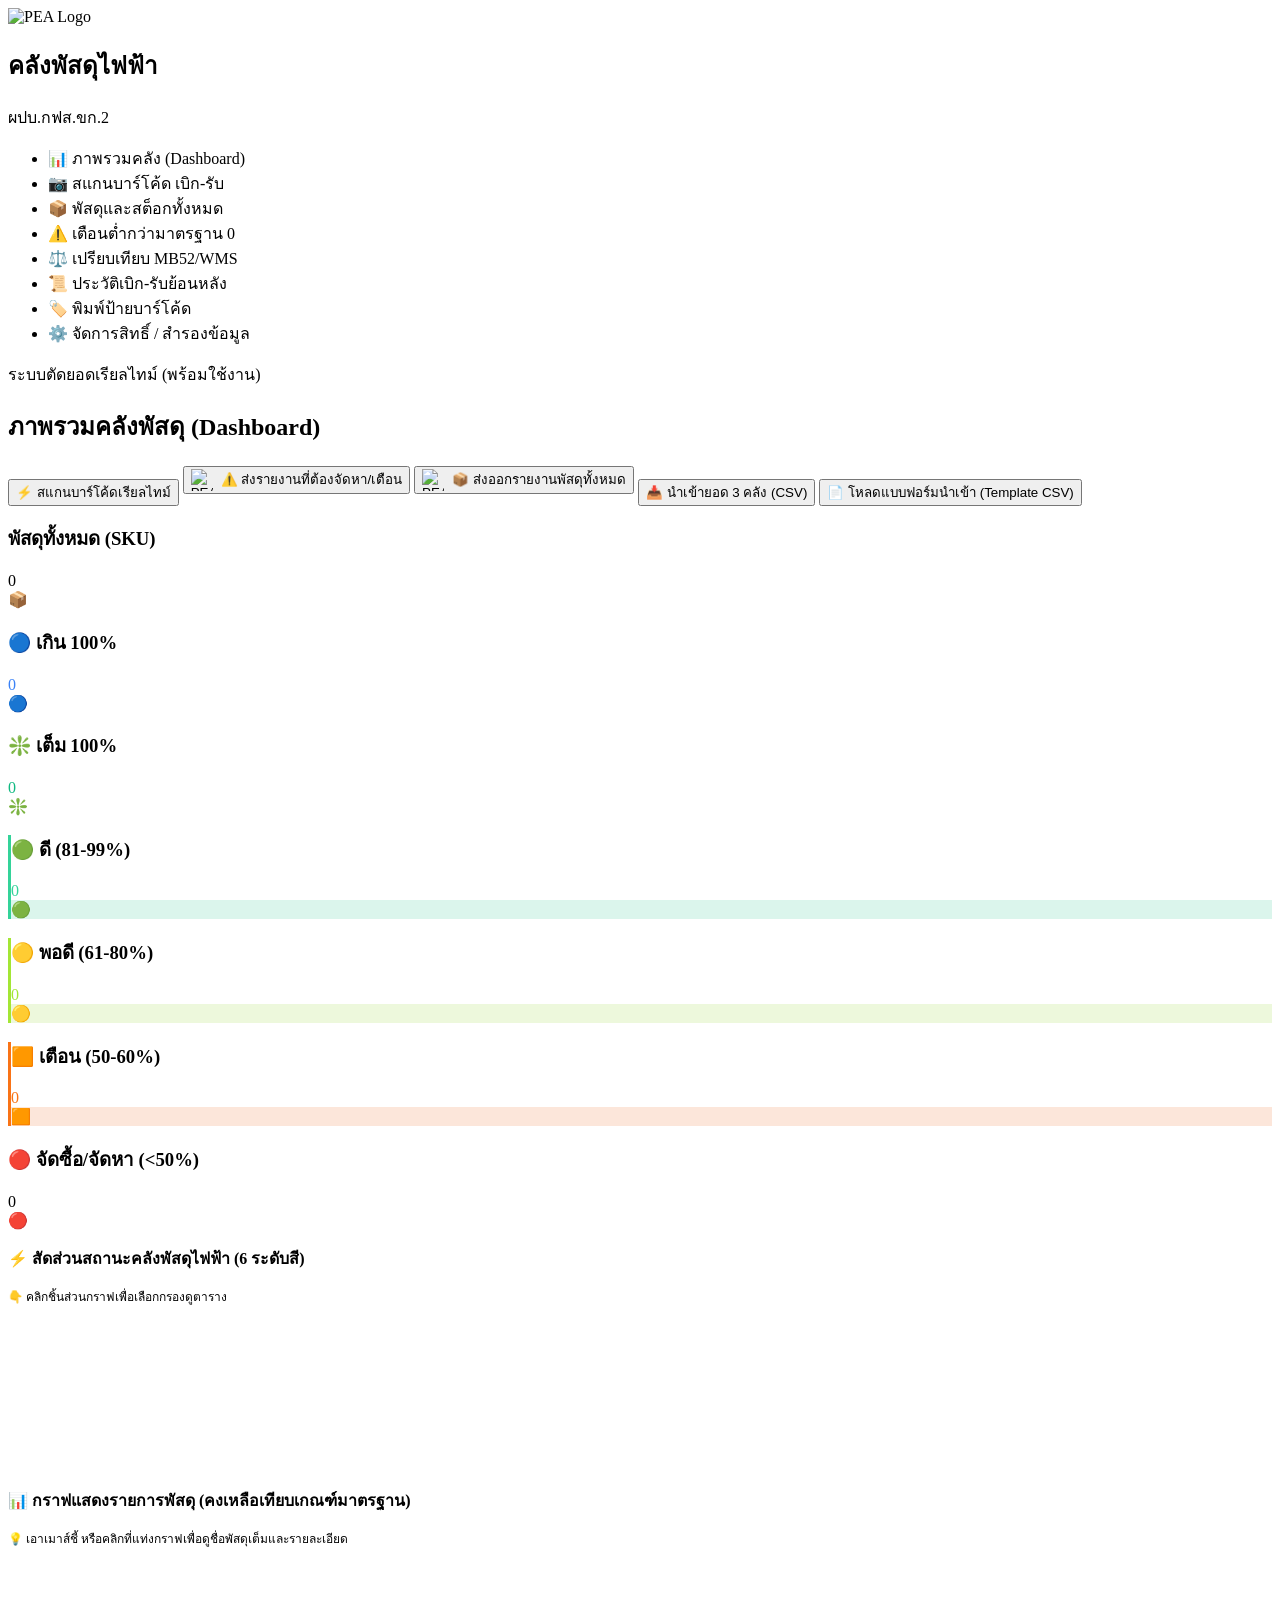
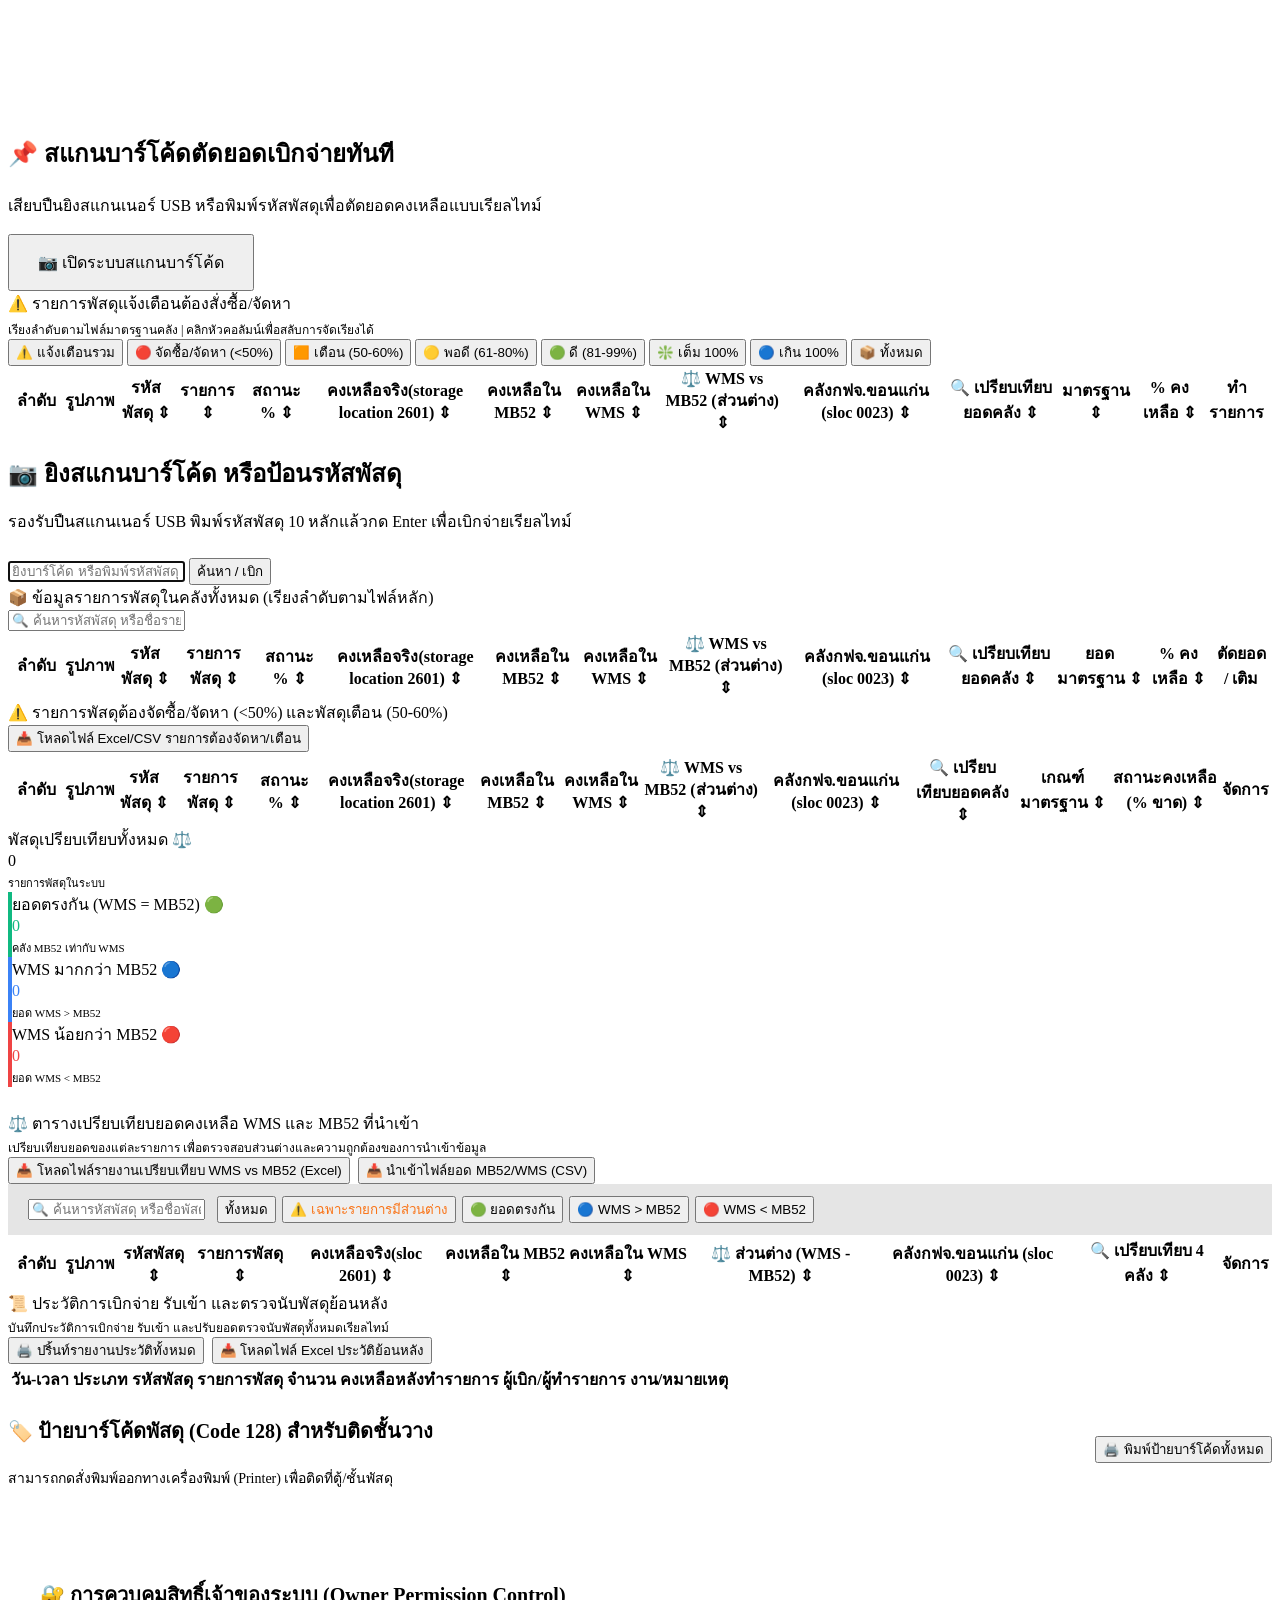
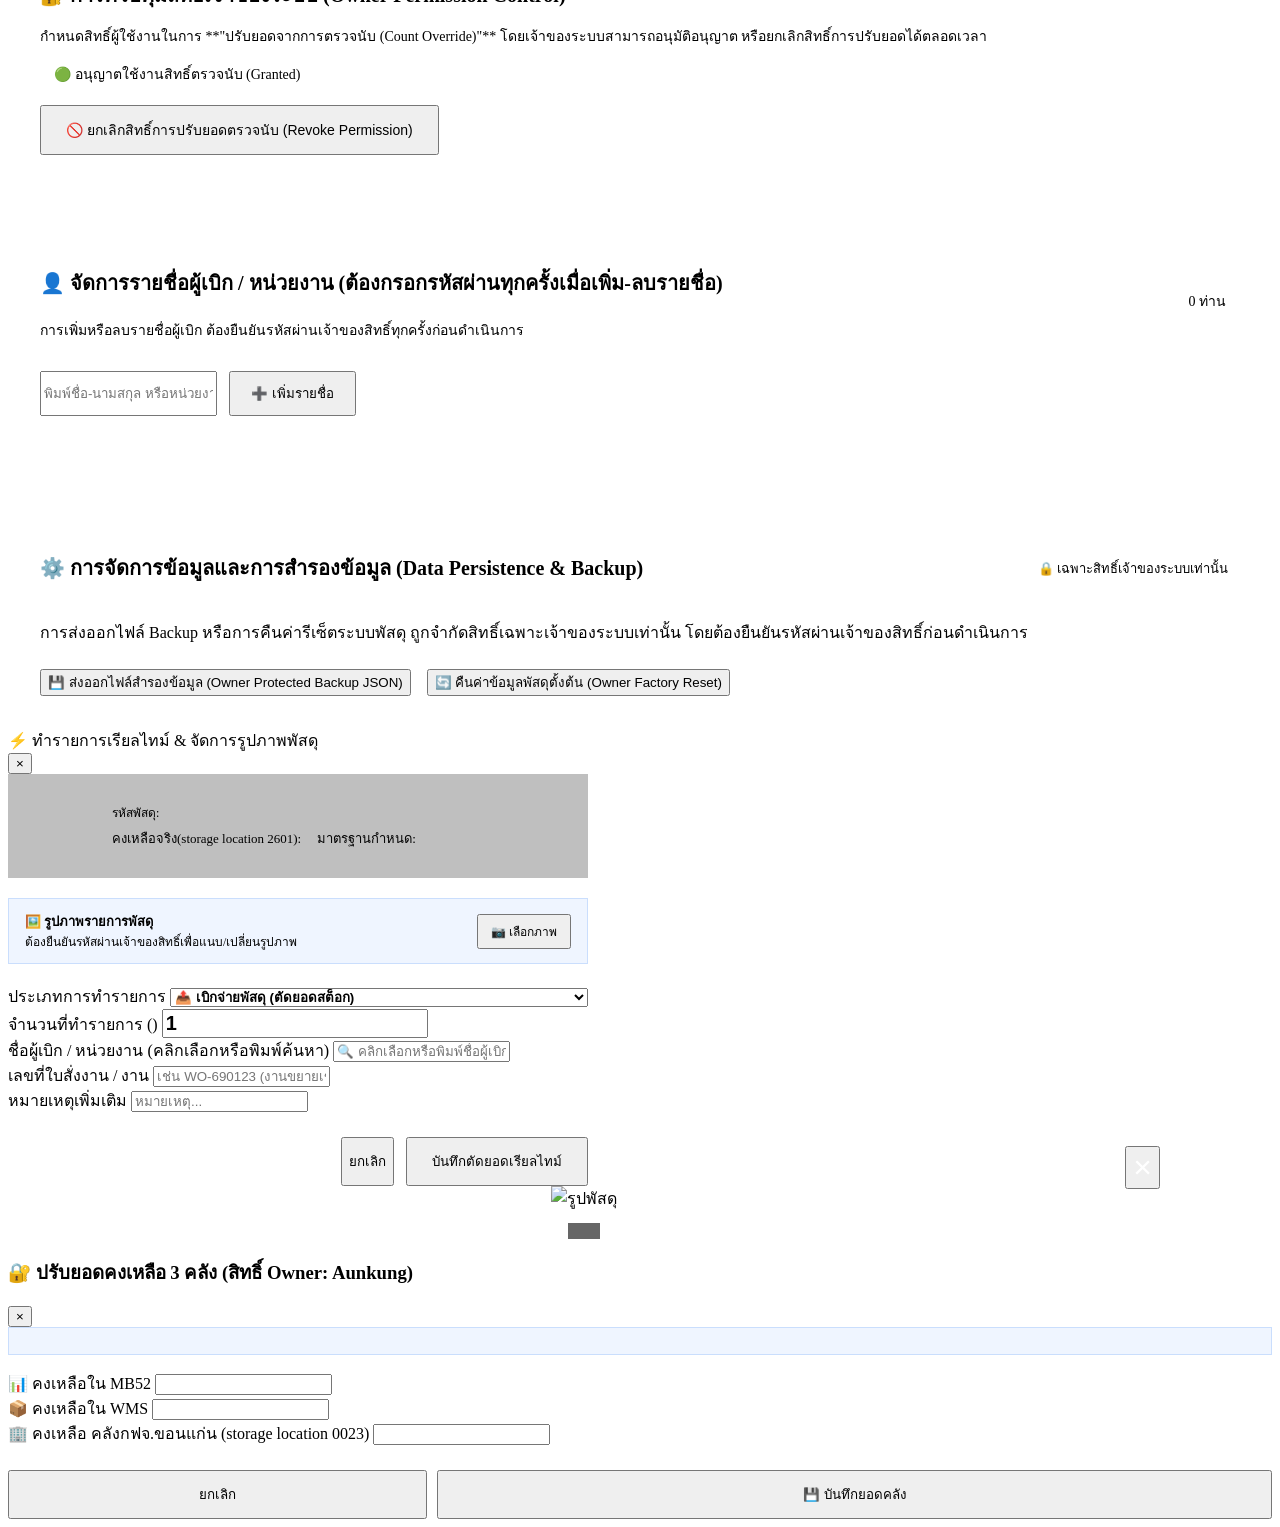
==== index.html @ 2638266e "Add files via upload" ====
<!DOCTYPE html>
<html lang="th">
<head>
    <meta charset="UTF-8">
    <meta name="viewport" content="width=device-width, initial-scale=1.0">
    <title>ระบบตรวจนับคลังพัสดุและการเบิกจ่ายเรียลไทม์ (PEA Warehouse Management System)</title>
    
    <!-- CSS Dependencies -->
    <link rel="stylesheet" href="css/styles.css">
    
    <!-- JS Dependencies (Chart.js & JsBarcode via CDN) -->
    <script src="https://cdn.jsdelivr.net/npm/chart.js"></script>
    <script src="https://cdn.jsdelivr.net/npm/jsbarcode@3.11.5/dist/JsBarcode.all.min.js"></script>
</head>
<body>
    <div class="app-container">
        <!-- Sidebar Navigation -->
        <aside class="sidebar">
            <div class="brand-header">
                <div class="brand-logo">
                    <img src="ภาพอุปกรณ์/pea_logo_designed.svg" alt="PEA Logo" onerror="this.onerror=null; this.src='https://lh3.googleusercontent.com/d/1NlyJ3Hu-nC9CjVQD8YRNjFdaChjF1O44';">
                </div>
                <div class="brand-title">
                    <h1>คลังพัสดุไฟฟ้า</h1>
                    <p>ผปบ.กฟส.ขก.2</p>
                </div>
            </div>

            <ul class="nav-menu">
                <li class="nav-item active" data-tab="dashboard">
                    <span>📊</span> ภาพรวมคลัง (Dashboard)
                </li>
                <li class="nav-item" data-tab="scan">
                    <span>📷</span> สแกนบาร์โค้ด เบิก-รับ
                </li>
                <li class="nav-item" data-tab="stock">
                    <span>📦</span> พัสดุและสต็อกทั้งหมด
                </li>
                <li class="nav-item" data-tab="alerts">
                    <span>⚠️</span> เตือนต่ำกว่ามาตรฐาน
                    <span class="nav-badge" id="navAlertBadge">0</span>
                </li>
                <li class="nav-item" data-tab="comparison">
                    <span>⚖️</span> เปรียบเทียบ MB52/WMS
                </li>
                <li class="nav-item" data-tab="history">
                    <span>📜</span> ประวัติเบิก-รับย้อนหลัง
                </li>
                <li class="nav-item" data-tab="labels">
                    <span>🏷️</span> พิมพ์ป้ายบาร์โค้ด
                </li>
                <li class="nav-item" data-tab="settings">
                    <span>⚙️</span> จัดการสิทธิ์ / สำรองข้อมูล
                </li>
            </ul>

            <div class="sidebar-footer">
                <div class="status-indicator">
                    <div class="dot-online"></div>
                    <span>ระบบตัดยอดเรียลไทม์ (พร้อมใช้งาน)</span>
                </div>
            </div>
        </aside>

        <!-- Main Content View Area -->
        <main class="main-content">
            <!-- Top Action Header Bar -->
            <header class="top-bar">
                <h2 class="page-title" id="currentPageTitle">ภาพรวมคลังพัสดุ (Dashboard)</h2>
                <div class="top-actions">
                    <button class="btn btn-primary" onclick="app.switchTab('scan')">
                        ⚡ สแกนบาร์โค้ดเรียลไทม์
                    </button>
                    <button class="btn btn-warning" onclick="app.exportReorderReport()" style="display: inline-flex; align-items: center; gap: 8px;">
                        <img src="https://lh3.googleusercontent.com/d/1NlyJ3Hu-nC9CjVQD8YRNjFdaChjF1O44" alt="PEA Logo" style="width: 22px; height: 22px; object-fit: contain;"> ⚠️ ส่งรายงานที่ต้องจัดหา/เตือน
                    </button>
                    <button class="btn btn-outline" onclick="app.exportAllItemsReport()" style="display: inline-flex; align-items: center; gap: 8px;">
                        <img src="https://lh3.googleusercontent.com/d/1NlyJ3Hu-nC9CjVQD8YRNjFdaChjF1O44" alt="PEA Logo" style="width: 22px; height: 22px; object-fit: contain;"> 📦 ส่งออกรายงานพัสดุทั้งหมด
                    </button>
                    <button class="btn btn-success" onclick="app.triggerImportLocationQuantities()" style="display: inline-flex; align-items: center; gap: 6px;">
                        📥 นำเข้ายอด 3 คลัง (CSV)
                    </button>
                    <button class="btn btn-outline" onclick="app.downloadBatchImportTemplate()" style="display: inline-flex; align-items: center; gap: 6px;">
                        📄 โหลดแบบฟอร์มนำเข้า (Template CSV)
                    </button>
                    <input type="file" id="locationImportFileInput" accept=".csv, .txt" style="display: none;" onchange="app.handleLocationBatchImport(event)">
                </div>
            </header>

            <!-- PAGE 1: DASHBOARD -->
            <div class="page-container active" id="page-dashboard">
                <!-- Interactive KPI Cards (6 Stock Status Levels) -->
                <div class="stats-grid" style="grid-template-columns: repeat(auto-fit, minmax(160px, 1fr));">
                    <div class="stat-card total" id="kpiCardTotal" title="คลิกเพื่อแสดงพัสดุทั้งหมด">
                        <div class="stat-info">
                            <h3>พัสดุทั้งหมด (SKU)</h3>
                            <div class="stat-value" id="statTotalSKU">0</div>
                        </div>
                        <div class="stat-icon">📦</div>
                    </div>
                    <div class="stat-card info" id="kpiCardOver" title="คลิกเพื่อแสดงรายการเกิน 100%">
                        <div class="stat-info">
                            <h3>🔵 เกิน 100%</h3>
                            <div class="stat-value" id="statOverCount" style="color: #3b82f6;">0</div>
                        </div>
                        <div class="stat-icon">🔵</div>
                    </div>
                    <div class="stat-card normal" id="kpiCardFull" title="คลิกเพื่อแสดงรายการเต็ม 100%">
                        <div class="stat-info">
                            <h3>❇️ เต็ม 100%</h3>
                            <div class="stat-value" id="statFullCount" style="color: #10b981;">0</div>
                        </div>
                        <div class="stat-icon">❇️</div>
                    </div>
                    <div class="stat-card" id="kpiCardGood" title="คลิกเพื่อแสดงรายการดี (81-99%)" style="border-left: 3px solid #34d399;">
                        <div class="stat-info">
                            <h3>🟢 ดี (81-99%)</h3>
                            <div class="stat-value" id="statGoodCount" style="color: #34d399;">0</div>
                        </div>
                        <div class="stat-icon" style="background: rgba(16, 185, 129, 0.15); color: #34d399;">🟢</div>
                    </div>
                    <div class="stat-card" id="kpiCardNormal" title="คลิกเพื่อแสดงรายการพอดี (61-80%)" style="border-left: 3px solid #a3e635;">
                        <div class="stat-info">
                            <h3>🟡 พอดี (61-80%)</h3>
                            <div class="stat-value" id="statNormalCount" style="color: #a3e635;">0</div>
                        </div>
                        <div class="stat-icon" style="background: rgba(132, 204, 22, 0.15); color: #a3e635;">🟡</div>
                    </div>
                    <div class="stat-card warning" id="kpiCardLow" title="คลิกเพื่อแสดงรายการเตือน (50-60%)" style="border-left: 3px solid #f97316;">
                        <div class="stat-info">
                            <h3>🟧 เตือน (50-60%)</h3>
                            <div class="stat-value" id="statLowCount" style="color: #f97316;">0</div>
                        </div>
                        <div class="stat-icon" style="background: rgba(234, 88, 12, 0.15); color: #f97316;">🟧</div>
                    </div>
                    <div class="stat-card danger" id="kpiCardOut" title="คลิกเพื่อแสดงรายการจัดซื้อ/จัดหา (<50%)">
                        <div class="stat-info">
                            <h3>🔴 จัดซื้อ/จัดหา (<50%)</h3>
                            <div class="stat-value" id="statOutOfStock" style="color: var(--danger);">0</div>
                        </div>
                        <div class="stat-icon">🔴</div>
                    </div>
                </div>

                <!-- 📊 INTERACTIVE CHARTS SECTION -->
                <div class="top-charts-grid">
                    <!-- Chart 1: Doughnut Status % -->
                    <div class="chart-card">
                        <div class="chart-header">
                            <div>
                                <h3 style="font-size: 16px; font-weight: 700;">⚡ สัดส่วนสถานะคลังพัสดุไฟฟ้า (6 ระดับสี)</h3>
                                <p style="font-size: 12px; color: var(--text-secondary);">👇 คลิกชิ้นส่วนกราฟเพื่อเลือกกรองดูตาราง</p>
                            </div>
                        </div>
                        <div class="chart-wrapper">
                            <canvas id="stockStatusChart"></canvas>
                        </div>
                    </div>

                    <!-- Chart 2: Bar Chart -->
                    <div class="chart-card">
                        <div class="chart-header">
                            <div>
                                <h3 style="font-size: 16px; font-weight: 700;">📊 กราฟแสดงรายการพัสดุ (คงเหลือเทียบเกณฑ์มาตรฐาน)</h3>
                                <p style="font-size: 12px; color: var(--text-secondary);">💡 เอาเมาส์ชี้ หรือคลิกที่แท่งกราฟเพื่อดูชื่อพัสดุเต็มและรายละเอียด</p>
                            </div>
                            <div id="barChartPageControls" style="display: flex; align-items: center; gap: 8px;">
                                <!-- Dynamic Pagination Controls -->
                            </div>
                        </div>
                        <div class="chart-wrapper">
                            <canvas id="stockComparisonChart"></canvas>
                        </div>
                        <!-- Full Item Name Preview Banner -->
                        <div id="barChartItemPreview"></div>
                    </div>
                </div>

                <!-- Quick Scan Banner -->
                <div class="scan-banner">
                    <div class="scan-banner-info">
                        <h2>📌 สแกนบาร์โค้ดตัดยอดเบิกจ่ายทันที</h2>
                        <p>เสียบปืนยิงสแกนเนอร์ USB หรือพิมพ์รหัสพัสดุเพื่อตัดยอดคงเหลือแบบเรียลไทม์</p>
                    </div>
                    <button class="btn btn-primary" style="padding: 14px 28px; font-size: 16px;" onclick="app.switchTab('scan')">
                        📷 เปิดระบบสแกนบาร์โค้ด
                    </button>
                </div>

                <!-- ⚠️ FILTERED TABLE CARD WITH SORTABLE COLUMNS & SEQUENTIAL INDEX -->
                <div class="table-card">
                    <div class="table-header">
                        <div>
                            <div class="table-title" id="dashboardTableTitle">⚠️ รายการพัสดุแจ้งเตือนต้องสั่งซื้อ/จัดหา</div>
                            <div style="font-size: 12px; color: var(--text-secondary); margin-top: 4px;">เรียงลำดับตามไฟล์มาตรฐานคลัง | คลิกหัวคอลัมน์เพื่อสลับการจัดเรียงได้</div>
                        </div>
                        <div class="filter-pills-bar">
                            <button class="filter-pill active" data-filter="alerts" onclick="app.setDashboardFilter('alerts')">⚠️ แจ้งเตือนรวม</button>
                            <button class="filter-pill" data-filter="out_of_stock" onclick="app.setDashboardFilter('out_of_stock')">🔴 จัดซื้อ/จัดหา (<50%)</button>
                            <button class="filter-pill" data-filter="low" onclick="app.setDashboardFilter('low')">🟧 เตือน (50-60%)</button>
                            <button class="filter-pill" data-filter="normal" onclick="app.setDashboardFilter('normal')">🟡 พอดี (61-80%)</button>
                            <button class="filter-pill" data-filter="good" onclick="app.setDashboardFilter('good')">🟢 ดี (81-99%)</button>
                            <button class="filter-pill" data-filter="full" onclick="app.setDashboardFilter('full')">❇️ เต็ม 100%</button>
                            <button class="filter-pill" data-filter="over" onclick="app.setDashboardFilter('over')">🔵 เกิน 100%</button>
                            <button class="filter-pill" data-filter="all" onclick="app.setDashboardFilter('all')">📦 ทั้งหมด</button>
                        </div>
                    </div>
                    <div class="table-responsive">
                        <table class="data-table">
                            <thead>
                                <tr>
                                    <th style="width: 50px; text-align: center;">ลำดับ</th>
                                    <th>รูปภาพ</th>
                                    <th style="cursor: pointer; user-select: none;" onclick="app.handleSort('code')" title="คลิกเพื่อเรียงตามรหัสพัสดุ">รหัสพัสดุ ⇕</th>
                                    <th style="cursor: pointer; user-select: none;" onclick="app.handleSort('name')" title="คลิกเพื่อเรียงตามชื่อพัสดุ">รายการ ⇕</th>
                                    <th style="cursor: pointer; user-select: none;" onclick="app.handleSort('pct')" title="คลิกเพื่อเรียงตามสถานะ">สถานะ % ⇕</th>
                                    <th style="cursor: pointer; user-select: none;" onclick="app.handleSort('currentQty')" title="คลิกเพื่อเรียงตามคงเหลือ 2601">คงเหลือจริง(storage location 2601) ⇕</th>
                                    <th style="cursor: pointer; user-select: none;" onclick="app.handleSort('mb52Qty')" title="คลิกเพื่อเรียงตาม MB52">คงเหลือใน MB52 ⇕</th>
                                    <th style="cursor: pointer; user-select: none;" onclick="app.handleSort('wmsQty')" title="คลิกเพื่อเรียงตาม WMS">คงเหลือใน WMS ⇕</th>
                                    <th style="cursor: pointer; user-select: none;" onclick="app.handleSort('wmsVsMb52')" title="คลิกเพื่อเรียงตามส่วนต่าง WMS เทียบกับ MB52">⚖️ WMS vs MB52 (ส่วนต่าง) ⇕</th>
                                    <th style="cursor: pointer; user-select: none;" onclick="app.handleSort('kk23Qty')" title="คลิกเพื่อเรียงตามคลัง 0023">คลังกฟจ.ขอนแก่น (sloc 0023) ⇕</th>
                                    <th style="cursor: pointer; user-select: none;" onclick="app.handleSort('comparison')" title="คลิกเพื่อเรียงตามการเปรียบเทียบยอดคลัง">🔍 เปรียบเทียบยอดคลัง ⇕</th>
                                    <th style="cursor: pointer; user-select: none;" onclick="app.handleSort('standard')" title="คลิกเพื่อเรียงตามเกณฑ์มาตรฐาน">มาตรฐาน ⇕</th>
                                    <th style="cursor: pointer; user-select: none;" onclick="app.handleSort('pct')" title="คลิกเพื่อเรียงตาม %">% คงเหลือ ⇕</th>
                                    <th>ทำรายการ</th>
                                </tr>
                            </thead>
                            <tbody id="dashboardAlertsTbody">
                                <!-- Dynamic Filtered Rows -->
                            </tbody>
                        </table>
                    </div>
                </div>
            </div>

            <!-- PAGE 2: SCAN & TRANSACTION -->
            <div class="page-container" id="page-scan">
                <div class="scanner-box">
                    <h2 style="font-size: 24px; margin-bottom: 8px;">📷 ยิงสแกนบาร์โค้ด หรือป้อนรหัสพัสดุ</h2>
                    <p style="color: var(--text-secondary); margin-bottom: 24px;">รองรับปืนสแกนเนอร์ USB พิมพ์รหัสพัสดุ 10 หลักแล้วกด Enter เพื่อเบิกจ่ายเรียลไทม์</p>
                    
                    <div class="scan-input-group">
                        <input type="text" id="barcodeInput" class="scan-input" placeholder="ยิงบาร์โค้ด หรือพิมพ์รหัสพัสดุ 10 หลัก..." autofocus onkeypress="if(event.key==='Enter') app.handleManualScanInput()">
                        <button class="btn btn-primary" onclick="app.handleManualScanInput()">ค้นหา / เบิก</button>
                    </div>
                </div>
            </div>

            <!-- PAGE 3: ALL STOCK LIST -->
            <div class="page-container" id="page-stock">
                <div class="table-card">
                    <div class="table-header">
                        <div class="table-title">📦 ข้อมูลรายการพัสดุในคลังทั้งหมด (เรียงลำดับตามไฟล์หลัก)</div>
                        <div class="search-filter-bar">
                            <input type="text" id="mainSearch" class="search-input" placeholder="🔍 ค้นหารหัสพัสดุ หรือชื่อรายการ...">
                        </div>
                    </div>
                    <div class="table-responsive">
                        <table class="data-table">
                            <thead>
                                <tr>
                                    <th style="width: 50px; text-align: center;">ลำดับ</th>
                                    <th>รูปภาพ</th>
                                    <th style="cursor: pointer; user-select: none;" onclick="app.handleSort('code')">รหัสพัสดุ ⇕</th>
                                    <th style="cursor: pointer; user-select: none;" onclick="app.handleSort('name')">รายการพัสดุ ⇕</th>
                                    <th style="cursor: pointer; user-select: none;" onclick="app.handleSort('pct')">สถานะ % ⇕</th>
                                    <th style="cursor: pointer; user-select: none;" onclick="app.handleSort('currentQty')">คงเหลือจริง(storage location 2601) ⇕</th>
                                    <th style="cursor: pointer; user-select: none;" onclick="app.handleSort('mb52Qty')">คงเหลือใน MB52 ⇕</th>
                                    <th style="cursor: pointer; user-select: none;" onclick="app.handleSort('wmsQty')">คงเหลือใน WMS ⇕</th>
                                    <th style="cursor: pointer; user-select: none;" onclick="app.handleSort('wmsVsMb52')">⚖️ WMS vs MB52 (ส่วนต่าง) ⇕</th>
                                    <th style="cursor: pointer; user-select: none;" onclick="app.handleSort('kk23Qty')">คลังกฟจ.ขอนแก่น (sloc 0023) ⇕</th>
                                    <th style="cursor: pointer; user-select: none;" onclick="app.handleSort('comparison')">🔍 เปรียบเทียบยอดคลัง ⇕</th>
                                    <th style="cursor: pointer; user-select: none;" onclick="app.handleSort('standard')">ยอดมาตรฐาน ⇕</th>
                                    <th style="cursor: pointer; user-select: none;" onclick="app.handleSort('pct')">% คงเหลือ ⇕</th>
                                    <th>ตัดยอด / เติม</th>
                                </tr>
                            </thead>
                            <tbody id="stockTbody">
                                <!-- Dynamic Stock Rows -->
                            </tbody>
                        </table>
                    </div>
                </div>
            </div>

            <!-- PAGE 4: LOW STOCK ALERTS -->
            <div class="page-container" id="page-alerts">
                <div class="table-card">
                    <div class="table-header">
                        <div class="table-title">⚠️ รายการพัสดุต้องจัดซื้อ/จัดหา (<50%) และพัสดุเตือน (50-60%)</div>
                        <button class="btn btn-success" onclick="app.exportReorderReport()">📥 โหลดไฟล์ Excel/CSV รายการต้องจัดหา/เตือน</button>
                    </div>
                    <div class="table-responsive">
                        <table class="data-table">
                            <thead>
                                <tr>
                                    <th style="width: 50px; text-align: center;">ลำดับ</th>
                                    <th>รูปภาพ</th>
                                    <th style="cursor: pointer; user-select: none;" onclick="app.handleSort('code')">รหัสพัสดุ ⇕</th>
                                    <th style="cursor: pointer; user-select: none;" onclick="app.handleSort('name')">รายการพัสดุ ⇕</th>
                                    <th style="cursor: pointer; user-select: none;" onclick="app.handleSort('pct')">สถานะ % ⇕</th>
                                    <th style="cursor: pointer; user-select: none;" onclick="app.handleSort('currentQty')">คงเหลือจริง(storage location 2601) ⇕</th>
                                    <th style="cursor: pointer; user-select: none;" onclick="app.handleSort('mb52Qty')">คงเหลือใน MB52 ⇕</th>
                                    <th style="cursor: pointer; user-select: none;" onclick="app.handleSort('wmsQty')">คงเหลือใน WMS ⇕</th>
                                    <th style="cursor: pointer; user-select: none;" onclick="app.handleSort('wmsVsMb52')">⚖️ WMS vs MB52 (ส่วนต่าง) ⇕</th>
                                    <th style="cursor: pointer; user-select: none;" onclick="app.handleSort('kk23Qty')">คลังกฟจ.ขอนแก่น (sloc 0023) ⇕</th>
                                    <th style="cursor: pointer; user-select: none;" onclick="app.handleSort('comparison')">🔍 เปรียบเทียบยอดคลัง ⇕</th>
                                    <th style="cursor: pointer; user-select: none;" onclick="app.handleSort('standard')">เกณฑ์มาตรฐาน ⇕</th>
                                    <th style="cursor: pointer; user-select: none;" onclick="app.handleSort('pct')">สถานะคงเหลือ (% ขาด) ⇕</th>
                                    <th>จัดการ</th>
                                </tr>
                            </thead>
                            <tbody id="alertsTbody">
                                <!-- Dynamic Alert Rows -->
                            </tbody>
                        </table>
                    </div>
                </div>
            </div>

            <!-- PAGE 4.5: DEDICATED WMS & MB52 COMPARISON TABLE PAGE -->
            <div class="page-container" id="page-comparison">
                <!-- Summary KPI Cards for MB52 vs WMS Comparison -->
                <div class="stats-grid" style="grid-template-columns: repeat(auto-fit, minmax(180px, 1fr)); margin-bottom: 24px;">
                    <div class="stat-card" id="compCardTotal" onclick="app.setCompFilter('all')" style="cursor: pointer; border-left: 4px solid var(--accent-primary);">
                        <div class="stat-header">
                            <span class="stat-title">พัสดุเปรียบเทียบทั้งหมด</span>
                            <span class="stat-icon">⚖️</span>
                        </div>
                        <div class="stat-value" id="compStatTotalSKU">0</div>
                        <div style="font-size: 11px; color: var(--text-secondary); margin-top: 4px;">รายการพัสดุในระบบ</div>
                    </div>
                    <div class="stat-card" id="compCardEqual" onclick="app.setCompFilter('equal')" style="cursor: pointer; border-left: 4px solid #10b981;">
                        <div class="stat-header">
                            <span class="stat-title">ยอดตรงกัน (WMS = MB52)</span>
                            <span class="stat-icon">🟢</span>
                        </div>
                        <div class="stat-value" id="compStatEqualCount" style="color: #10b981;">0</div>
                        <div style="font-size: 11px; color: var(--text-secondary); margin-top: 4px;">คลัง MB52 เท่ากับ WMS</div>
                    </div>
                    <div class="stat-card" id="compCardWmsOver" onclick="app.setCompFilter('wms_over')" style="cursor: pointer; border-left: 4px solid #3b82f6;">
                        <div class="stat-header">
                            <span class="stat-title">WMS มากกว่า MB52</span>
                            <span class="stat-icon">🔵</span>
                        </div>
                        <div class="stat-value" id="compStatWmsOverCount" style="color: #3b82f6;">0</div>
                        <div style="font-size: 11px; color: var(--text-secondary); margin-top: 4px;">ยอด WMS > MB52</div>
                    </div>
                    <div class="stat-card" id="compCardWmsUnder" onclick="app.setCompFilter('wms_under')" style="cursor: pointer; border-left: 4px solid #ef4444;">
                        <div class="stat-header">
                            <span class="stat-title">WMS น้อยกว่า MB52</span>
                            <span class="stat-icon">🔴</span>
                        </div>
                        <div class="stat-value" id="compStatWmsUnderCount" style="color: #ef4444;">0</div>
                        <div style="font-size: 11px; color: var(--text-secondary); margin-top: 4px;">ยอด WMS < MB52</div>
                    </div>
                </div>

                <!-- Comparison Table Card -->
                <div class="table-card">
                    <div class="table-header" style="flex-wrap: wrap; gap: 12px;">
                        <div>
                            <div class="table-title" id="compTableTitle">⚖️ ตารางเปรียบเทียบยอดคงเหลือ WMS และ MB52 ที่นำเข้า</div>
                            <div style="font-size: 12px; color: var(--text-secondary); margin-top: 2px;">เปรียบเทียบยอดของแต่ละรายการ เพื่อตรวจสอบส่วนต่างและความถูกต้องของการนำเข้าข้อมูล</div>
                        </div>
                        <div style="display: flex; gap: 8px; flex-wrap: wrap;">
                            <button class="btn btn-success" onclick="app.exportWmsMb52ComparisonReport()">
                                📥 โหลดไฟล์รายงานเปรียบเทียบ WMS vs MB52 (Excel)
                            </button>
                            <button class="btn btn-outline" onclick="app.triggerImportLocationQuantities()">
                                📥 นำเข้าไฟล์ยอด MB52/WMS (CSV)
                            </button>
                        </div>
                    </div>

                    <!-- Search & Filter Controls -->
                    <div style="padding: 12px 20px; border-bottom: 1px solid var(--border-color); display: flex; gap: 12px; align-items: center; flex-wrap: wrap; background: rgba(0,0,0,0.1);">
                        <input type="text" id="compSearchInput" class="search-input" style="max-width: 320px;" placeholder="🔍 ค้นหารหัสพัสดุ หรือชื่อพัสดุ..." oninput="app.renderComparisonTable()">
                        <div style="display: flex; gap: 6px; flex-wrap: wrap;">
                            <button class="filter-pill active" id="compFilterAll" onclick="app.setCompFilter('all')">ทั้งหมด</button>
                            <button class="filter-pill" id="compFilterDiff" onclick="app.setCompFilter('diff')" style="color: #f97316;">⚠️ เฉพาะรายการมีส่วนต่าง</button>
                            <button class="filter-pill" id="compFilterEqual" onclick="app.setCompFilter('equal')">🟢 ยอดตรงกัน</button>
                            <button class="filter-pill" id="compFilterWmsOver" onclick="app.setCompFilter('wms_over')">🔵 WMS > MB52</button>
                            <button class="filter-pill" id="compFilterWmsUnder" onclick="app.setCompFilter('wms_under')">🔴 WMS < MB52</button>
                        </div>
                    </div>

                    <div class="table-responsive">
                        <table class="data-table">
                            <thead>
                                <tr>
                                    <th style="width: 50px; text-align: center;">ลำดับ</th>
                                    <th>รูปภาพ</th>
                                    <th style="cursor: pointer; user-select: none;" onclick="app.handleSort('code')">รหัสพัสดุ ⇕</th>
                                    <th style="cursor: pointer; user-select: none;" onclick="app.handleSort('name')">รายการพัสดุ ⇕</th>
                                    <th style="cursor: pointer; user-select: none;" onclick="app.handleSort('currentQty')">คงเหลือจริง(sloc 2601) ⇕</th>
                                    <th style="cursor: pointer; user-select: none;" onclick="app.handleSort('mb52Qty')" style="background: rgba(147, 51, 234, 0.1);">คงเหลือใน MB52 ⇕</th>
                                    <th style="cursor: pointer; user-select: none;" onclick="app.handleSort('wmsQty')" style="background: rgba(59, 130, 246, 0.1);">คงเหลือใน WMS ⇕</th>
                                    <th style="cursor: pointer; user-select: none;" onclick="app.handleSort('wmsVsMb52')">⚖️ ส่วนต่าง (WMS - MB52) ⇕</th>
                                    <th style="cursor: pointer; user-select: none;" onclick="app.handleSort('kk23Qty')">คลังกฟจ.ขอนแก่น (sloc 0023) ⇕</th>
                                    <th style="cursor: pointer; user-select: none;" onclick="app.handleSort('comparison')">🔍 เปรียบเทียบ 4 คลัง ⇕</th>
                                    <th>จัดการ</th>
                                </tr>
                            </thead>
                            <tbody id="comparisonTbody">
                                <!-- Dynamic Comparison Rows -->
                            </tbody>
                        </table>
                    </div>
                </div>
            </div>

            <!-- PAGE 5: HISTORY LOGS -->
            <div class="page-container" id="page-history">
                <div class="table-card">
                    <div class="table-header" style="flex-wrap: wrap; gap: 12px;">
                        <div>
                            <div class="table-title">📜 ประวัติการเบิกจ่าย รับเข้า และตรวจนับพัสดุย้อนหลัง</div>
                            <div style="font-size: 12px; color: var(--text-secondary); margin-top: 2px;">บันทึกประวัติการเบิกจ่าย รับเข้า และปรับยอดตรวจนับพัสดุทั้งหมดเรียลไทม์</div>
                        </div>
                        <div style="display: flex; gap: 8px; flex-wrap: wrap;">
                            <button class="btn btn-primary" onclick="app.printHistoryLog()" style="display: inline-flex; align-items: center; gap: 6px;">
                                🖨️ ปริ้นท์รายงานประวัติทั้งหมด
                            </button>
                            <button class="btn btn-success" onclick="app.exportHistoryLogToExcel()" style="display: inline-flex; align-items: center; gap: 6px;">
                                📥 โหลดไฟล์ Excel ประวัติย้อนหลัง
                            </button>
                        </div>
                    </div>
                    <div class="table-responsive">
                        <table class="data-table">
                            <thead>
                                <tr>
                                    <th>วัน-เวลา</th>
                                    <th>ประเภท</th>
                                    <th>รหัสพัสดุ</th>
                                    <th>รายการพัสดุ</th>
                                    <th>จำนวน</th>
                                    <th>คงเหลือหลังทำรายการ</th>
                                    <th>ผู้เบิก/ผู้ทำรายการ</th>
                                    <th>งาน/หมายเหตุ</th>
                                </tr>
                            </thead>
                            <tbody id="historyTbody">
                                <!-- Dynamic History Rows -->
                            </tbody>
                        </table>
                    </div>
                </div>
            </div>

            <!-- PAGE 6: BARCODE LABELS PRINT -->
            <div class="page-container" id="page-labels">
                <div style="display: flex; justify-content: space-between; align-items: center; margin-bottom: 24px;">
                    <div>
                        <h3 style="font-size: 20px;">🏷️ ป้ายบาร์โค้ดพัสดุ (Code 128) สำหรับติดชั้นวาง</h3>
                        <p style="color: var(--text-secondary); font-size: 14px;">สามารถกดสั่งพิมพ์ออกทางเครื่องพิมพ์ (Printer) เพื่อติดที่ตู้/ชั้นพัสดุ</p>
                    </div>
                    <button class="btn btn-primary" onclick="window.print()">🖨️ พิมพ์ป้ายบาร์โค้ดทั้งหมด</button>
                </div>
                
                <div class="barcode-labels-grid" id="barcodeLabelsContainer">
                    <!-- Dynamic Barcode Labels -->
                </div>
            </div>

            <!-- PAGE 7: SETTINGS, OWNER PERMISSION, REQUESTERS MANAGEMENT & BACKUP -->
            <div class="page-container" id="page-settings">
                <!-- OWNER PERMISSION CONTROL CARD -->
                <div class="table-card" style="padding: 32px; margin-bottom: 28px; border-left: 4px solid var(--accent-primary);">
                    <div style="display: flex; justify-content: space-between; align-items: flex-start; gap: 20px; flex-wrap: wrap;">
                        <div>
                            <h3 style="font-size: 20px; margin-bottom: 6px;">🔐 การควบคุมสิทธิ์เจ้าของระบบ (Owner Permission Control)</h3>
                            <p style="color: var(--text-secondary); font-size: 14px; margin-bottom: 16px;">
                                กำหนดสิทธิ์ผู้ใช้งานในการ **"ปรับยอดจากการตรวจนับ (Count Override)"** โดยเจ้าของระบบสามารถอนุมัติอนุญาต หรือยกเลิกสิทธิ์การปรับยอดได้ตลอดเวลา
                            </p>
                            <div>
                                <span id="permStatusBadge" class="badge badge-success" style="font-size: 14px; padding: 6px 14px;">
                                    🟢 อนุญาตใช้งานสิทธิ์ตรวจนับ (Granted)
                                </span>
                            </div>
                        </div>
                        <div>
                            <button id="permToggleBtn" class="btn btn-danger" style="padding: 12px 24px; font-size: 14px;" onclick="app.toggleAuditPermission()">
                                🚫 ยกเลิกสิทธิ์การปรับยอดตรวจนับ (Revoke Permission)
                            </button>
                        </div>
                    </div>
                </div>

                <!-- 👤 REQUESTERS PERSONNEL MANAGEMENT CARD -->
                <div class="table-card" style="padding: 32px; margin-bottom: 28px; border-left: 4px solid var(--success);">
                    <div style="display: flex; justify-content: space-between; align-items: center; margin-bottom: 16px; flex-wrap: wrap; gap: 12px;">
                        <div>
                            <h3 style="font-size: 20px;">👤 จัดการรายชื่อผู้เบิก / หน่วยงาน (ต้องกรอกรหัสผ่านทุกครั้งเมื่อเพิ่ม-ลบรายชื่อ)</h3>
                            <p style="color: var(--text-secondary); font-size: 14px; margin-top: 2px;">
                                การเพิ่มหรือลบรายชื่อผู้เบิก ต้องยืนยันรหัสผ่านเจ้าของสิทธิ์ทุกครั้งก่อนดำเนินการ
                            </p>
                        </div>
                        <div style="display: flex; gap: 10px; align-items: center;">
                            <span id="requestersCountBadge" class="badge badge-info" style="font-size: 14px; padding: 6px 14px;">0 ท่าน</span>
                        </div>
                    </div>

                    <div style="display: flex; gap: 12px; margin-bottom: 24px; max-width: 500px;">
                        <input type="text" id="newRequesterInput" class="form-control" placeholder="พิมพ์ชื่อ-นามสกุล หรือหน่วยงานใหม่..." onkeypress="if(event.key==='Enter') app.handleAddRequester()">
                        <button class="btn btn-success" style="white-space: nowrap; padding: 10px 20px;" onclick="app.handleAddRequester()">
                            ➕ เพิ่มรายชื่อ
                        </button>
                    </div>

                    <div id="requestersListContainer" style="display: grid; grid-template-columns: repeat(auto-fill, minmax(280px, 1fr)); gap: 12px; max-height: 400px; overflow-y: auto; padding-right: 6px;">
                        <!-- Dynamic Personnel Cards -->
                    </div>
                </div>

                <!-- DATA BACKUP & RESET CARD (RESTRICTED STRICTLY TO OWNER WITH PIN VERIFICATION) -->
                <div class="table-card" style="padding: 32px; border-left: 4px solid var(--danger);">
                    <div style="display: flex; justify-content: space-between; align-items: center; margin-bottom: 12px; flex-wrap: wrap; gap: 12px;">
                        <h3 style="font-size: 20px;">⚙️ การจัดการข้อมูลและการสำรองข้อมูล (Data Persistence & Backup)</h3>
                        <span class="badge badge-danger" style="font-size: 13px; padding: 6px 12px;">🔒 เฉพาะสิทธิ์เจ้าของระบบเท่านั้น</span>
                    </div>
                    <p style="color: var(--text-secondary); margin-bottom: 24px;">
                        การส่งออกไฟล์ Backup หรือการคืนค่ารีเซ็ตระบบพัสดุ ถูกจำกัดสิทธิ์เฉพาะเจ้าของระบบเท่านั้น โดยต้องยืนยันรหัสผ่านเจ้าของสิทธิ์ก่อนดำเนินการ
                    </p>
                    
                    <div style="display: flex; gap: 16px; flex-wrap: wrap;">
                        <button class="btn btn-primary" onclick="app.exportBackupData()">
                            💾 ส่งออกไฟล์สำรองข้อมูล (Owner Protected Backup JSON)
                        </button>
                        <button class="btn btn-danger" onclick="app.resetSystemData()">
                            🔄 คืนค่าข้อมูลพัสดุตั้งต้น (Owner Factory Reset)
                        </button>
                    </div>
                </div>
            </div>
        </main>
    </div>

    <!-- REAL-TIME TRANSACTION & OWNER PROTECTED PHOTO UPLOAD MODAL -->
    <div class="modal-overlay" id="txModal">
        <div class="modal-card" style="max-width: 580px;">
            <div class="modal-header">
                <div class="modal-title">⚡ ทำรายการเรียลไทม์ & จัดการรูปภาพพัสดุ</div>
                <button class="close-btn close-modal-btn">&times;</button>
            </div>
            
            <div style="background: rgba(0, 0, 0, 0.25); border-radius: var(--radius-md); padding: 16px; margin-bottom: 20px; display: flex; gap: 16px; align-items: center;">
                <div id="modalItemImageContainer" class="item-thumb-container" style="width: 72px; height: 72px; font-size: 32px;" title="คลิกเพื่อดูรูปภาพขนาดใหญ่ หรือแก้ไข">
                    <!-- Dynamic Modal Thumbnail -->
                </div>
                <div style="flex: 1;">
                    <div style="font-size: 12px; color: var(--text-secondary);">รหัสพัสดุ: <span id="modalItemCode" style="font-family: monospace; font-weight: 700; color: var(--accent-primary);"></span></div>
                    <div style="font-size: 16px; font-weight: 700; margin: 4px 0;" id="modalItemName"></div>
                    <div style="display: flex; gap: 16px; margin-top: 6px; font-size: 13px;">
                        <div>คงเหลือจริง(storage location 2601): <strong id="modalCurrentQty" style="color: var(--success);"></strong></div>
                        <div>มาตรฐานกำหนด: <strong id="modalStandardQty" style="color: var(--text-secondary);"></strong></div>
                    </div>
                </div>
            </div>

            <!-- Item Photo Management Section (Owner Protected: Aunkung) -->
            <div style="background: rgba(59, 130, 246, 0.08); border: 1px solid rgba(59, 130, 246, 0.2); border-radius: var(--radius-md); padding: 12px 16px; margin-bottom: 20px; display: flex; align-items: center; justify-content: space-between; gap: 12px;">
                <div>
                    <div style="font-size: 13px; font-weight: 700; color: var(--accent-primary);">🖼️ รูปภาพรายการพัสดุ</div>
                    <div style="font-size: 12px; color: var(--text-secondary);">ต้องยืนยันรหัสผ่านเจ้าของสิทธิ์เพื่อแนบ/เปลี่ยนรูปภาพ</div>
                </div>
                <div style="display: flex; gap: 8px;">
                    <button type="button" class="btn btn-outline" style="padding: 6px 12px; font-size: 12px;" onclick="app.triggerItemPhotoUpload()">
                        📷 เลือกภาพ
                    </button>
                    <input type="file" id="itemFileInput" accept="image/*" style="display: none;" onchange="app.handleItemPhotoUpload(event)">
                </div>
            </div>

            <form id="txForm">
                <input type="hidden" id="txCode">
                <div class="form-group">
                    <label class="form-label">ประเภทการทำรายการ</label>
                    <select id="txType" class="form-control" style="font-weight: 700;">
                        <option value="dispense">📤 เบิกจ่ายพัสดุ (ตัดยอดสต็อก)</option>
                        <option value="receive">📥 รับเข้า / เติมพัสดุ (เพิ่มยอดสต็อก)</option>
                        <option value="audit">📋 ปรับยอดจากการตรวจนับ (สิทธิ์ Owner: ต้องกรอกรหัสผ่านทุกครั้ง)</option>
                    </select>
                </div>

                <div class="form-group">
                    <label class="form-label">จำนวนที่ทำรายการ (<span id="txQtyUnit"></span>)</label>
                    <input type="number" id="txQty" class="form-control" min="1" value="1" required style="font-size: 20px; font-weight: 700;">
                </div>

                <!-- PRESET & DYNAMIC REQUESTERS AUTOCOMPLETE DATALIST -->
                <div class="form-group">
                    <label class="form-label">ชื่อผู้เบิก / หน่วยงาน (คลิกเลือกหรือพิมพ์ค้นหา)</label>
                    <input type="text" id="txRequester" list="requestersDatalist" class="form-control" placeholder="🔍 คลิกเลือกหรือพิมพ์ชื่อผู้เบิก..." autocomplete="off" required>
                    <datalist id="requestersDatalist">
                        <!-- Dynamic options generated from app.js -->
                    </datalist>
                </div>

                <div class="form-group">
                    <label class="form-label">เลขที่ใบสั่งงาน / งาน</label>
                    <input type="text" id="txWorkOrder" class="form-control" placeholder="เช่น WO-690123 (งานขยายเขตสาย 22kV)">
                </div>

                <div class="form-group">
                    <label class="form-label">หมายเหตุเพิ่มเติม</label>
                    <input type="text" id="txNote" class="form-control" placeholder="หมายเหตุ...">
                </div>

                <div style="display: flex; gap: 12px; justify-content: flex-end; margin-top: 24px;">
                    <button type="button" class="btn btn-outline close-modal-btn">ยกเลิก</button>
                    <button type="submit" class="btn btn-primary" style="padding: 12px 24px;">บันทึกตัดยอดเรียลไทม์</button>
                </div>
            </form>
        </div>
    </div>

    <!-- FULL-SIZE IMAGE VIEWER MODAL -->
    <div class="modal-overlay" id="imageViewerModal" style="z-index: 10000;" onclick="app.closeImageViewerModal()">
        <div style="position: relative; max-width: 90vw; max-height: 90vh; display: flex; flex-direction: column; align-items: center;" onclick="event.stopPropagation()">
            <button class="close-btn" style="position: absolute; top: -40px; right: 0; color: #ffffff; font-size: 32px;" onclick="app.closeImageViewerModal()">&times;</button>
            <img id="imageViewerImg" class="image-preview-modal-content" src="" alt="รูปพัสดุ">
            <div id="imageViewerCaption" style="margin-top: 12px; font-size: 15px; font-weight: 600; color: #ffffff; background: rgba(0,0,0,0.6); padding: 8px 16px; border-radius: var(--radius-md);"></div>
        </div>
    </div>

    <!-- MODAL FOR EDITING 3 STORAGE LOCATION QUANTITIES (OWNER PROTECTED: Aunkung) -->
    <div class="modal-overlay" id="locationModal">
        <div class="modal-card">
            <div class="modal-header">
                <h3 class="modal-title">🔐 ปรับยอดคงเหลือ 3 คลัง (สิทธิ์ Owner: Aunkung)</h3>
                <button class="close-modal-btn">&times;</button>
            </div>
            <div class="modal-body">
                <div style="background: rgba(59, 130, 246, 0.08); border: 1px solid rgba(59, 130, 246, 0.2); border-radius: var(--radius-md); padding: 12px 16px; margin-bottom: 16px;">
                    <div style="font-size: 12px; color: var(--accent-primary); font-weight: 700; font-family: monospace;" id="locModalCode"></div>
                    <div style="font-size: 15px; font-weight: 700; color: var(--text-primary); margin-top: 2px;" id="locModalName"></div>
                </div>
                <form id="locationForm" onsubmit="event.preventDefault(); app.handleSaveLocationQuantities();">
                    <input type="hidden" id="locCode">
                    <div class="form-group">
                        <label class="form-label">📊 คงเหลือใน MB52</label>
                        <input type="number" id="locMb52Qty" class="form-control" min="0" required>
                    </div>
                    <div class="form-group">
                        <label class="form-label">📦 คงเหลือใน WMS</label>
                        <input type="number" id="locWmsQty" class="form-control" min="0" required>
                    </div>
                    <div class="form-group">
                        <label class="form-label">🏢 คงเหลือ คลังกฟจ.ขอนแก่น (storage location 0023)</label>
                        <input type="number" id="locKk23Qty" class="form-control" min="0" required>
                    </div>
                    <div style="display: flex; gap: 10px; margin-top: 24px;">
                        <button type="button" class="btn btn-outline close-modal-btn" style="flex: 1;">ยกเลิก</button>
                        <button type="submit" class="btn btn-primary" style="flex: 2; padding: 12px;">💾 บันทึกยอดคลัง</button>
                    </div>
                </form>
            </div>
        </div>
    </div>

    <!-- App Scripts -->
    <script src="js/data.js"></script>
    <script src="js/barcode.js"></script>
    <script src="js/app.js"></script>
</body>
</html>
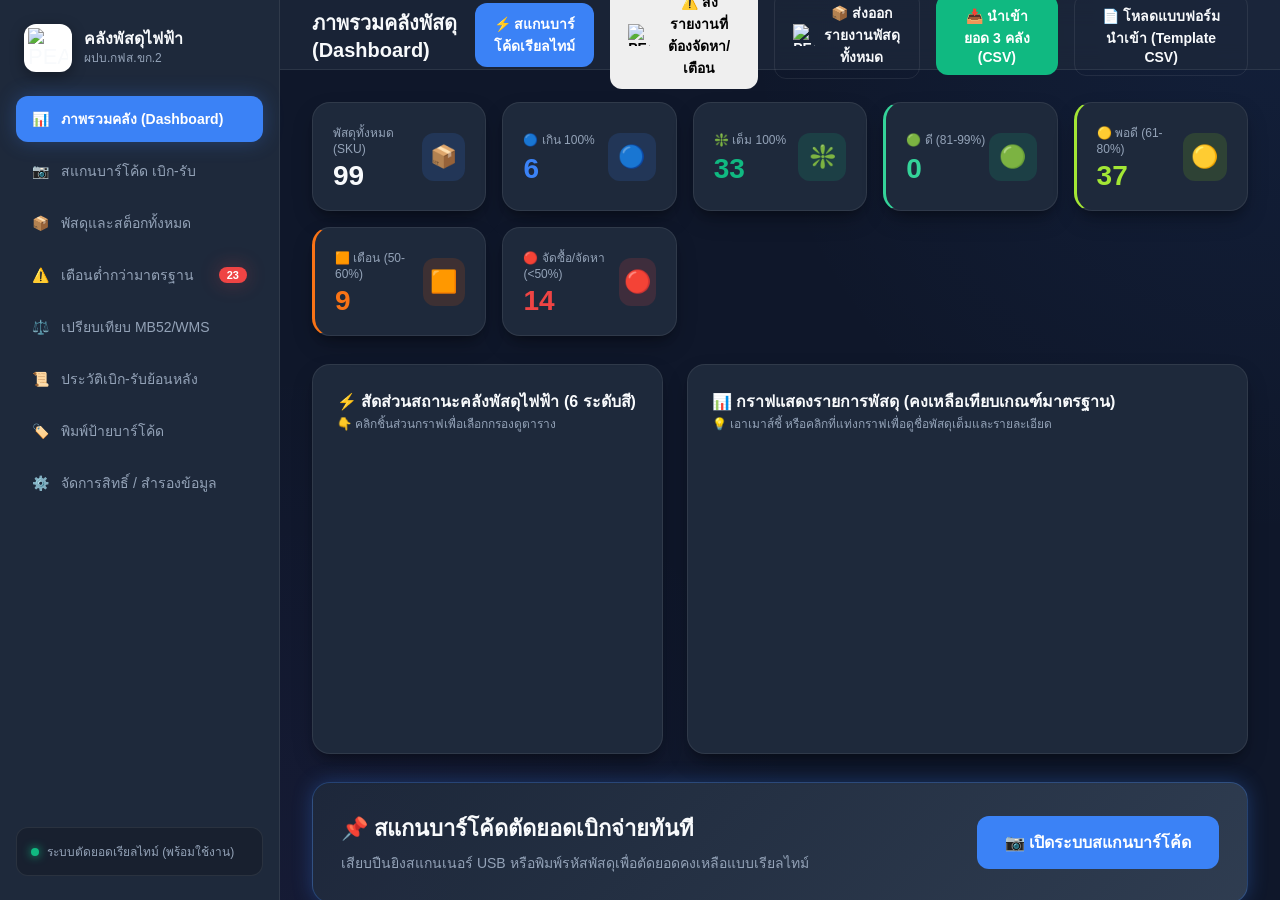
==== commit 52483d23: "Add files via upload" ====
--- a/index.html
+++ b/index.html
@@ -8,9 +8,10 @@
     <!-- CSS Dependencies -->
     <link rel="stylesheet" href="css/styles.css">
     
-    <!-- JS Dependencies (Chart.js & JsBarcode via CDN) -->
+    <!-- JS Dependencies (Chart.js, JsBarcode & Html5Qrcode Camera Scanner via CDN) -->
     <script src="https://cdn.jsdelivr.net/npm/chart.js"></script>
     <script src="https://cdn.jsdelivr.net/npm/jsbarcode@3.11.5/dist/JsBarcode.all.min.js"></script>
+    <script src="https://unpkg.com/html5-qrcode@2.3.8/html5-qrcode.min.js"></script>
 </head>
 <body>
     <div class="app-container">
@@ -235,13 +236,38 @@
 
             <!-- PAGE 2: SCAN & TRANSACTION -->
             <div class="page-container" id="page-scan">
-                <div class="scanner-box">
+                <div class="scanner-box" style="max-width: 600px; margin: 0 auto;">
                     <h2 style="font-size: 24px; margin-bottom: 8px;">📷 ยิงสแกนบาร์โค้ด หรือป้อนรหัสพัสดุ</h2>
-                    <p style="color: var(--text-secondary); margin-bottom: 24px;">รองรับปืนสแกนเนอร์ USB พิมพ์รหัสพัสดุ 10 หลักแล้วกด Enter เพื่อเบิกจ่ายเรียลไทม์</p>
+                    <p style="color: var(--text-secondary); margin-bottom: 20px;">รองรับทั้งสแกนเนอร์ USB, พิมพ์รหัสพัสดุ และ **ใช้กล้องถ่ายรูปสแกนบาร์โค้ดบนโทรศัพท์มือถือ**</p>
                     
-                    <div class="scan-input-group">
-                        <input type="text" id="barcodeInput" class="scan-input" placeholder="ยิงบาร์โค้ด หรือพิมพ์รหัสพัสดุ 10 หลัก..." autofocus onkeypress="if(event.key==='Enter') app.handleManualScanInput()">
+                    <!-- Manual / USB Scanner Input -->
+                    <div class="scan-input-group" style="margin-bottom: 20px;">
+                        <input type="text" id="barcodeInput" class="scan-input" placeholder="ยิงบาร์โค้ด หรือพิมพ์รหัสพัสดุ..." autofocus onkeypress="if(event.key==='Enter') app.handleManualScanInput()">
                         <button class="btn btn-primary" onclick="app.handleManualScanInput()">ค้นหา / เบิก</button>
+                    </div>
+
+                    <!-- Mobile Camera Scanner Controls -->
+                    <div style="border-top: 1px solid var(--border-color); padding-top: 20px; text-align: center;">
+                        <h4 style="font-size: 15px; color: var(--accent-primary); margin-bottom: 12px;">📱 ระบบสแกนด้วยกล้องมือถือ / เว็บแคม</h4>
+                        <div style="display: flex; gap: 8px; justify-content: center; flex-wrap: wrap; margin-bottom: 16px;">
+                            <button id="btnStartCamera" class="btn btn-success" onclick="app.startCameraScanner()" style="padding: 10px 20px; font-weight: bold;">
+                                📷 เปิดกล้องสแกนบาร์โค้ด
+                            </button>
+                            <button id="btnStopCamera" class="btn btn-outline" onclick="app.stopCameraScanner()" style="display: none; padding: 10px 16px; color: #ef4444; border-color: #ef4444;">
+                                ⏹️ ปิดกล้อง
+                            </button>
+                            <button id="btnSwitchCamera" class="btn btn-outline" onclick="app.switchCameraFacingMode()" style="display: none; padding: 10px 16px;">
+                                🔄 สลับกล้อง (หน้า/หลัง)
+                            </button>
+                        </div>
+
+                        <!-- Camera Viewfinder Box -->
+                        <div id="cameraScannerContainer" style="display: none; position: relative; width: 100%; max-width: 480px; margin: 0 auto; border-radius: 12px; overflow: hidden; border: 3px solid var(--accent-primary); background: #000; box-shadow: 0 10px 25px rgba(0,0,0,0.5);">
+                            <div id="cameraScannerView" style="width: 100%;"></div>
+                            <div id="cameraScanStatus" style="position: absolute; bottom: 10px; left: 0; right: 0; background: rgba(15, 23, 42, 0.85); color: #34d399; font-size: 12px; padding: 6px 12px; font-weight: 600; text-align: center; z-index: 10;">
+                                🎯 กำลังส่องบาร์โค้ด... กรุณาส่องบาร์โค้ดให้อยู่ในกรอบ
+                            </div>
+                        </div>
                     </div>
                 </div>
             </div>
@@ -528,6 +554,9 @@
                         <button class="btn btn-primary" onclick="app.exportBackupData()">
                             💾 ส่งออกไฟล์สำรองข้อมูล (Owner Protected Backup JSON)
                         </button>
+                        <button class="btn btn-warning" style="background: #f59e0b; color: #ffffff;" onclick="app.resetAllItemPhotos()">
+                            🖼️ รีเซตรูปภาพพัสดุทั้งหมดกลับเป็นค่าเริ่มต้น (Reset Photos)
+                        </button>
                         <button class="btn btn-danger" onclick="app.resetSystemData()">
                             🔄 คืนค่าข้อมูลพัสดุตั้งต้น (Owner Factory Reset)
                         </button>
@@ -560,14 +589,17 @@
             </div>
 
             <!-- Item Photo Management Section (Owner Protected: Aunkung) -->
-            <div style="background: rgba(59, 130, 246, 0.08); border: 1px solid rgba(59, 130, 246, 0.2); border-radius: var(--radius-md); padding: 12px 16px; margin-bottom: 20px; display: flex; align-items: center; justify-content: space-between; gap: 12px;">
+            <div style="background: rgba(59, 130, 246, 0.08); border: 1px solid rgba(59, 130, 246, 0.2); border-radius: var(--radius-md); padding: 12px 16px; margin-bottom: 20px; display: flex; align-items: center; justify-content: space-between; gap: 12px; flex-wrap: wrap;">
                 <div>
                     <div style="font-size: 13px; font-weight: 700; color: var(--accent-primary);">🖼️ รูปภาพรายการพัสดุ</div>
-                    <div style="font-size: 12px; color: var(--text-secondary);">ต้องยืนยันรหัสผ่านเจ้าของสิทธิ์เพื่อแนบ/เปลี่ยนรูปภาพ</div>
+                    <div style="font-size: 12px; color: var(--text-secondary);">แนบรูปถ่ายใหม่ หรือคืนค่ารูปภาพเป็นรูปหลักเริ่มต้นได้ทันที</div>
                 </div>
                 <div style="display: flex; gap: 8px;">
                     <button type="button" class="btn btn-outline" style="padding: 6px 12px; font-size: 12px;" onclick="app.triggerItemPhotoUpload()">
-                        📷 เลือกภาพ
+                        📷 เลือกรูปใหม่
+                    </button>
+                    <button type="button" class="btn btn-outline" style="padding: 6px 12px; font-size: 12px; color: #ef4444; border-color: #ef4444;" onclick="app.handleResetSingleItemPhoto()">
+                        🔄 คืนค่ารูปเดิม
                     </button>
                     <input type="file" id="itemFileInput" accept="image/*" style="display: none;" onchange="app.handleItemPhotoUpload(event)">
                 </div>
@@ -622,6 +654,10 @@
             <button class="close-btn" style="position: absolute; top: -40px; right: 0; color: #ffffff; font-size: 32px;" onclick="app.closeImageViewerModal()">&times;</button>
             <img id="imageViewerImg" class="image-preview-modal-content" src="" alt="รูปพัสดุ">
             <div id="imageViewerCaption" style="margin-top: 12px; font-size: 15px; font-weight: 600; color: #ffffff; background: rgba(0,0,0,0.6); padding: 8px 16px; border-radius: var(--radius-md);"></div>
+            <div style="margin-top: 12px; display: flex; gap: 10px; flex-wrap: wrap;">
+                <button class="btn btn-primary" style="font-size: 13px; padding: 8px 16px;" onclick="app.triggerItemPhotoUpload()">📷 เปลี่ยนเป็นรูปใหม่</button>
+                <button class="btn btn-danger" style="font-size: 13px; padding: 8px 16px;" onclick="app.handleResetSingleItemPhoto()">🔄 คืนค่ารูปเดิมรายการนี้</button>
+            </div>
         </div>
     </div>
 
--- a/css/styles.css
+++ b/css/styles.css
@@ -0,0 +1,1028 @@
+/* Modern Electrical Warehouse Management System CSS */
+@import url('https://fonts.googleapis.com/css2?family=Inter:wght@300;400;500;600;700&family=Sarabun:wght@300;400;500;600;700&display=swap');
+
+:root {
+    --bg-primary: #0f172a;
+    --bg-surface: #1e293b;
+    --bg-surface-elevated: #334155;
+    --bg-glass: rgba(30, 41, 59, 0.75);
+    
+    --accent-primary: #3b82f6;
+    --accent-hover: #2563eb;
+    --accent-light: rgba(59, 130, 246, 0.15);
+    
+    --success: #10b981;
+    --success-bg: rgba(16, 185, 129, 0.15);
+    --warning: #f59e0b;
+    --warning-bg: rgba(245, 158, 11, 0.15);
+    --danger: #ef4444;
+    --danger-bg: rgba(239, 68, 68, 0.15);
+    --info: #06b6d4;
+
+    --text-primary: #f8fafc;
+    --text-secondary: #94a3b8;
+    --text-muted: #64748b;
+    
+    --border-color: rgba(255, 255, 255, 0.08);
+    --border-hover: rgba(255, 255, 255, 0.18);
+
+    --radius-sm: 8px;
+    --radius-md: 12px;
+    --radius-lg: 18px;
+    --radius-full: 9999px;
+
+    --shadow-card: 0 10px 25px -5px rgba(0, 0, 0, 0.3), 0 8px 10px -6px rgba(0, 0, 0, 0.3);
+    --shadow-glow: 0 0 20px rgba(59, 130, 246, 0.3);
+    --shadow-danger: 0 0 20px rgba(239, 68, 68, 0.3);
+
+    --transition-fast: 0.15s ease;
+    --transition-normal: 0.25s ease;
+}
+
+* {
+    box-sizing: border-box;
+    margin: 0;
+    padding: 0;
+}
+
+body {
+    font-family: 'Sarabun', 'Inter', -apple-system, BlinkMacSystemFont, sans-serif;
+    background-color: var(--bg-primary);
+    color: var(--text-primary);
+    min-height: 100vh;
+    display: flex;
+    overflow-x: hidden;
+}
+
+/* Layout Grid */
+.app-container {
+    display: flex;
+    width: 100vw;
+    height: 100vh;
+    overflow: hidden;
+}
+
+/* Sidebar */
+.sidebar {
+    width: 280px;
+    background: var(--bg-surface);
+    border-right: 1px solid var(--border-color);
+    display: flex;
+    flex-direction: column;
+    padding: 24px 16px;
+    gap: 24px;
+    flex-shrink: 0;
+}
+
+.brand-header {
+    display: flex;
+    align-items: center;
+    gap: 12px;
+    padding: 0 8px;
+}
+
+.brand-logo {
+    width: 48px;
+    height: 48px;
+    background: #ffffff;
+    border-radius: var(--radius-md);
+    display: flex;
+    align-items: center;
+    justify-content: center;
+    font-size: 22px;
+    box-shadow: 0 4px 14px rgba(0, 0, 0, 0.35);
+    padding: 4px;
+    overflow: hidden;
+    flex-shrink: 0;
+}
+
+.brand-logo img {
+    width: 100%;
+    height: 100%;
+    object-fit: contain;
+}
+
+.brand-title h1 {
+    font-size: 16px;
+    font-weight: 700;
+    color: var(--text-primary);
+    line-height: 1.2;
+}
+
+.brand-title p {
+    font-size: 12px;
+    color: var(--text-secondary);
+}
+
+.nav-menu {
+    display: flex;
+    flex-direction: column;
+    gap: 6px;
+    list-style: none;
+}
+
+.nav-item {
+    display: flex;
+    align-items: center;
+    gap: 12px;
+    padding: 12px 16px;
+    border-radius: var(--radius-md);
+    color: var(--text-secondary);
+    font-size: 14px;
+    font-weight: 500;
+    cursor: pointer;
+    transition: var(--transition-fast);
+}
+
+.nav-item:hover {
+    background: rgba(255, 255, 255, 0.05);
+    color: var(--text-primary);
+}
+
+.nav-item.active {
+    background: var(--accent-primary);
+    color: #ffffff;
+    font-weight: 600;
+    box-shadow: var(--shadow-glow);
+}
+
+.nav-item .nav-badge {
+    margin-left: auto;
+    background: var(--danger);
+    color: white;
+    font-size: 11px;
+    font-weight: 700;
+    padding: 2px 8px;
+    border-radius: var(--radius-full);
+    box-shadow: var(--shadow-danger);
+}
+
+/* Sidebar Footer / System Quick Status */
+.sidebar-footer {
+    margin-top: auto;
+    background: rgba(0, 0, 0, 0.2);
+    border-radius: var(--radius-md);
+    padding: 14px;
+    border: 1px solid var(--border-color);
+}
+
+.status-indicator {
+    display: flex;
+    align-items: center;
+    gap: 8px;
+    font-size: 12px;
+    color: var(--text-secondary);
+}
+
+.dot-online {
+    width: 8px;
+    height: 8px;
+    background: var(--success);
+    border-radius: 50%;
+    box-shadow: 0 0 10px var(--success);
+}
+
+/* Main Content Area */
+.main-content {
+    flex: 1;
+    display: flex;
+    flex-direction: column;
+    overflow-y: auto;
+    background: radial-gradient(circle at top right, rgba(59, 130, 246, 0.08), transparent 40%),
+                radial-gradient(circle at bottom left, rgba(139, 92, 246, 0.05), transparent 40%);
+}
+
+.top-bar {
+    height: 70px;
+    border-bottom: 1px solid var(--border-color);
+    display: flex;
+    align-items: center;
+    justify-content: space-between;
+    padding: 0 32px;
+    background: var(--bg-glass);
+    backdrop-filter: blur(12px);
+    position: sticky;
+    top: 0;
+    z-index: 100;
+}
+
+.page-title {
+    font-size: 20px;
+    font-weight: 700;
+}
+
+.top-actions {
+    display: flex;
+    align-items: center;
+    gap: 16px;
+}
+
+.btn {
+    display: inline-flex;
+    align-items: center;
+    justify-content: center;
+    gap: 8px;
+    padding: 10px 18px;
+    border-radius: var(--radius-md);
+    font-size: 14px;
+    font-weight: 600;
+    font-family: inherit;
+    border: none;
+    cursor: pointer;
+    transition: var(--transition-fast);
+    text-decoration: none;
+}
+
+.btn-primary {
+    background: var(--accent-primary);
+    color: white;
+}
+
+.btn-primary:hover {
+    background: var(--accent-hover);
+    box-shadow: var(--shadow-glow);
+}
+
+.btn-danger {
+    background: var(--danger);
+    color: white;
+}
+
+.btn-danger:hover {
+    background: #dc2626;
+    box-shadow: var(--shadow-danger);
+}
+
+.btn-outline {
+    background: transparent;
+    border: 1px solid var(--border-color);
+    color: var(--text-primary);
+}
+
+.btn-outline:hover {
+    border-color: var(--border-hover);
+    background: rgba(255, 255, 255, 0.05);
+}
+
+.btn-success {
+    background: var(--success);
+    color: white;
+}
+
+.btn-success:hover {
+    background: #059669;
+}
+
+/* Page Views Container */
+.page-container {
+    padding: 32px;
+    display: none;
+}
+
+.page-container.active {
+    display: block;
+    animation: fadeIn 0.3s ease;
+}
+
+@keyframes fadeIn {
+    from { opacity: 0; transform: translateY(10px); }
+    to { opacity: 1; transform: translateY(0); }
+}
+
+/* Dashboard KPI Cards Grid */
+.stats-grid {
+    display: grid;
+    grid-template-columns: repeat(auto-fit, minmax(200px, 1fr));
+    gap: 16px;
+    margin-bottom: 28px;
+}
+
+.stat-card {
+    background: var(--bg-surface);
+    border: 1px solid var(--border-color);
+    border-radius: var(--radius-lg);
+    padding: 20px;
+    display: flex;
+    align-items: center;
+    justify-content: space-between;
+    box-shadow: var(--shadow-card);
+    transition: var(--transition-fast);
+    cursor: pointer;
+    position: relative;
+    user-select: none;
+}
+
+.stat-card:hover {
+    transform: translateY(-4px);
+    border-color: var(--accent-primary);
+    box-shadow: 0 12px 30px -5px rgba(0, 0, 0, 0.4), var(--shadow-glow);
+}
+
+.stat-card.active-filter {
+    border-color: var(--accent-primary);
+    background: linear-gradient(135deg, var(--bg-surface-elevated), var(--bg-surface));
+    box-shadow: var(--shadow-glow);
+}
+
+.stat-card.active-filter::after {
+    content: "✓ เลือก";
+    position: absolute;
+    top: 8px;
+    right: 10px;
+    font-size: 10px;
+    font-weight: 700;
+    color: var(--accent-primary);
+    background: var(--accent-light);
+    padding: 2px 6px;
+    border-radius: var(--radius-full);
+}
+
+.stat-info h3 {
+    font-size: 12px;
+    color: var(--text-secondary);
+    font-weight: 500;
+    margin-bottom: 6px;
+}
+
+.stat-value {
+    font-size: 28px;
+    font-weight: 700;
+    line-height: 1;
+}
+
+.stat-icon {
+    width: 48px;
+    height: 48px;
+    border-radius: var(--radius-md);
+    display: flex;
+    align-items: center;
+    justify-content: center;
+    font-size: 22px;
+}
+
+.stat-card.total .stat-icon { background: var(--accent-light); color: var(--accent-primary); }
+.stat-card.info .stat-icon { background: rgba(59, 130, 246, 0.15); color: #3b82f6; }
+.stat-card.normal .stat-icon { background: var(--success-bg); color: var(--success); }
+.stat-card.warning .stat-icon { background: var(--warning-bg); color: var(--warning); }
+.stat-card.danger .stat-icon { background: var(--danger-bg); color: var(--danger); }
+
+/* TOP CHARTS GRID POSITIONING */
+.top-charts-grid {
+    display: grid;
+    grid-template-columns: 1fr 1.6fr;
+    gap: 24px;
+    margin-bottom: 28px;
+}
+
+.chart-card {
+    background: var(--bg-surface);
+    border: 1px solid var(--border-color);
+    border-radius: var(--radius-lg);
+    padding: 24px;
+    box-shadow: var(--shadow-card);
+    display: flex;
+    flex-direction: column;
+}
+
+.chart-header {
+    display: flex;
+    align-items: center;
+    justify-content: space-between;
+    margin-bottom: 16px;
+}
+
+.chart-wrapper {
+    position: relative;
+    width: 100%;
+    height: 280px;
+}
+
+/* Interactive Filter Pills */
+.filter-pills-bar {
+    display: flex;
+    gap: 8px;
+    flex-wrap: wrap;
+}
+
+.filter-pill {
+    padding: 6px 14px;
+    border-radius: var(--radius-full);
+    font-size: 12px;
+    font-weight: 600;
+    background: rgba(255, 255, 255, 0.05);
+    border: 1px solid var(--border-color);
+    color: var(--text-secondary);
+    cursor: pointer;
+    transition: var(--transition-fast);
+}
+
+.filter-pill:hover {
+    background: rgba(255, 255, 255, 0.1);
+    color: var(--text-primary);
+}
+
+.filter-pill.active {
+    background: var(--accent-primary);
+    color: white;
+    border-color: var(--accent-primary);
+    box-shadow: var(--shadow-glow);
+}
+
+/* Quick Action Scan Banner */
+.scan-banner {
+    background: linear-gradient(135deg, rgba(30, 41, 59, 0.9), rgba(51, 65, 85, 0.9));
+    border: 1px solid rgba(59, 130, 246, 0.3);
+    border-radius: var(--radius-lg);
+    padding: 28px;
+    margin-bottom: 28px;
+    display: flex;
+    align-items: center;
+    justify-content: space-between;
+    box-shadow: var(--shadow-glow);
+}
+
+.scan-banner-info h2 {
+    font-size: 22px;
+    font-weight: 700;
+    margin-bottom: 6px;
+}
+
+.scan-banner-info p {
+    color: var(--text-secondary);
+    font-size: 14px;
+}
+
+/* Table Styles */
+.table-card {
+    background: var(--bg-surface);
+    border: 1px solid var(--border-color);
+    border-radius: var(--radius-lg);
+    overflow: hidden;
+    box-shadow: var(--shadow-card);
+    margin-bottom: 32px;
+}
+
+.table-header {
+    padding: 20px 24px;
+    display: flex;
+    align-items: center;
+    justify-content: space-between;
+    border-bottom: 1px solid var(--border-color);
+    flex-wrap: wrap;
+    gap: 16px;
+}
+
+.table-title {
+    font-size: 16px;
+    font-weight: 700;
+}
+
+.search-filter-bar {
+    display: flex;
+    gap: 12px;
+}
+
+.search-input {
+    background: var(--bg-primary);
+    border: 1px solid var(--border-color);
+    border-radius: var(--radius-md);
+    padding: 8px 16px;
+    color: var(--text-primary);
+    font-size: 14px;
+    width: 260px;
+}
+
+.search-input:focus {
+    outline: none;
+    border-color: var(--accent-primary);
+}
+
+.table-responsive {
+    overflow-x: auto;
+}
+
+.data-table {
+    width: 100%;
+    border-collapse: collapse;
+    text-align: left;
+    font-size: 14px;
+}
+
+.data-table th {
+    background: rgba(0, 0, 0, 0.2);
+    color: var(--text-secondary);
+    font-weight: 600;
+    padding: 14px 20px;
+    border-bottom: 1px solid var(--border-color);
+}
+
+.data-table td {
+    padding: 16px 20px;
+    border-bottom: 1px solid var(--border-color);
+    color: var(--text-primary);
+}
+
+.data-table tbody tr {
+    transition: var(--transition-fast);
+}
+
+.data-table tbody tr:hover {
+    background: rgba(255, 255, 255, 0.03);
+}
+
+/* Badges */
+.badge {
+    display: inline-flex;
+    align-items: center;
+    gap: 6px;
+    padding: 4px 12px;
+    border-radius: var(--radius-full);
+    font-size: 12px;
+    font-weight: 600;
+}
+
+.badge-danger { background: rgba(239, 68, 68, 0.18); color: #ef4444; }
+.badge-orange { background: rgba(234, 88, 12, 0.18); color: #f97316; }
+.badge-lime { background: rgba(132, 204, 22, 0.18); color: #a3e635; }
+.badge-lightgreen { background: rgba(16, 185, 129, 0.18); color: #34d399; }
+.badge-success { background: rgba(5, 150, 105, 0.2); color: #10b981; }
+.badge-info { background: rgba(59, 130, 246, 0.18); color: #3b82f6; }
+
+/* Modal Overlay */
+.modal-overlay {
+    position: fixed;
+    top: 0;
+    left: 0;
+    width: 100vw;
+    height: 100vh;
+    background: rgba(15, 23, 42, 0.8);
+    backdrop-filter: blur(8px);
+    display: none;
+    align-items: center;
+    justify-content: center;
+    z-index: 1000;
+}
+
+.modal-overlay.active {
+    display: flex;
+    animation: fadeIn 0.2s ease;
+}
+
+.modal-card {
+    background: var(--bg-surface);
+    border: 1px solid var(--border-color);
+    border-radius: var(--radius-lg);
+    width: 100%;
+    max-width: 520px;
+    padding: 32px;
+    box-shadow: var(--shadow-card);
+}
+
+.modal-header {
+    display: flex;
+    align-items: center;
+    justify-content: space-between;
+    margin-bottom: 24px;
+}
+
+.modal-title {
+    font-size: 20px;
+    font-weight: 700;
+}
+
+.close-btn {
+    background: none;
+    border: none;
+    color: var(--text-secondary);
+    font-size: 24px;
+    cursor: pointer;
+}
+
+.form-group {
+    margin-bottom: 18px;
+}
+
+.form-label {
+    display: block;
+    font-size: 13px;
+    font-weight: 600;
+    color: var(--text-secondary);
+    margin-bottom: 6px;
+}
+
+.form-control {
+    width: 100%;
+    background: var(--bg-primary);
+    border: 1px solid var(--border-color);
+    border-radius: var(--radius-md);
+    padding: 12px 16px;
+    color: var(--text-primary);
+    font-size: 14px;
+    font-family: inherit;
+}
+
+.form-control:focus {
+    outline: none;
+    border-color: var(--accent-primary);
+}
+
+/* Printable Barcode Labels */
+.barcode-labels-grid {
+    display: grid;
+    grid-template-columns: repeat(auto-fill, minmax(240px, 1fr));
+    gap: 20px;
+}
+
+.barcode-label-item {
+    background: #ffffff;
+    color: #000000;
+    border-radius: var(--radius-md);
+    padding: 16px;
+    text-align: center;
+    border: 2px dashed #cbd5e1;
+}
+
+.barcode-label-item h4 {
+    font-size: 12px;
+    margin-bottom: 8px;
+    height: 36px;
+    overflow: hidden;
+}
+
+.barcode-label-item svg {
+    max-width: 100%;
+    height: 50px;
+}
+
+/* Responsive Rules for Mobile & Tablet */
+@media (max-width: 1024px) {
+    .top-charts-grid {
+        grid-template-columns: 1fr;
+    }
+}
+
+@media (max-width: 768px) {
+    body {
+        font-size: 13px;
+        overflow-x: hidden;
+    }
+
+    .app-container {
+        flex-direction: column !important;
+        height: auto !important;
+        min-height: 100vh;
+        overflow-y: auto !important;
+        overflow-x: hidden !important;
+    }
+
+    /* Mobile Sidebar & Top Horizontal Touch Nav Bar */
+    .sidebar {
+        width: 100% !important;
+        height: auto !important;
+        padding: 10px 14px !important;
+        border-right: none !important;
+        border-bottom: 1px solid var(--border-color) !important;
+        position: sticky !important;
+        top: 0 !important;
+        z-index: 1000 !important;
+        background: #0f172a !important;
+        backdrop-filter: blur(12px);
+        box-shadow: 0 4px 12px rgba(0,0,0,0.5);
+    }
+
+    .brand-header {
+        margin-bottom: 6px !important;
+        gap: 10px;
+    }
+
+    .brand-logo {
+        width: 32px !important;
+        height: 32px !important;
+    }
+
+    .brand-title h1 {
+        font-size: 14px !important;
+    }
+
+    .brand-title p {
+        font-size: 10px !important;
+    }
+
+    .nav-list {
+        display: flex !important;
+        flex-direction: row !important;
+        flex-wrap: nowrap !important;
+        overflow-x: auto !important;
+        white-space: nowrap !important;
+        gap: 6px !important;
+        padding: 4px 0 8px 0 !important;
+        margin-bottom: 0 !important;
+        -webkit-overflow-scrolling: touch;
+        scrollbar-width: none;
+    }
+
+    .nav-list::-webkit-scrollbar {
+        display: none;
+    }
+
+    .nav-item {
+        padding: 6px 12px !important;
+        font-size: 12px !important;
+        border-radius: var(--radius-sm);
+        flex-shrink: 0 !important;
+        white-space: nowrap !important;
+    }
+
+    .sidebar-footer {
+        display: none !important;
+    }
+
+    /* Main Content for Mobile */
+    .main-content {
+        padding: 12px !important;
+        height: auto !important;
+        overflow-y: visible !important;
+    }
+
+    /* Header & Action Buttons */
+    .top-bar {
+        display: flex !important;
+        flex-direction: column !important;
+        align-items: stretch !important;
+        gap: 10px !important;
+        margin-bottom: 16px !important;
+        position: relative !important;
+        z-index: 10 !important;
+    }
+
+    .page-title {
+        font-size: 16px !important;
+        line-height: 1.3 !important;
+    }
+
+    .top-actions {
+        display: flex !important;
+        flex-direction: column !important;
+        gap: 8px !important;
+        width: 100% !important;
+        position: relative !important;
+        z-index: 10 !important;
+    }
+
+    .top-actions .btn {
+        width: 100% !important;
+        flex: 1 1 100% !important;
+        font-size: 12px !important;
+        padding: 10px 12px !important;
+        justify-content: center !important;
+        text-align: center !important;
+        box-sizing: border-box !important;
+        white-space: normal !important;
+        word-break: break-word !important;
+        min-height: 42px !important;
+        line-height: 1.3 !important;
+        margin: 0 !important;
+    }
+
+    /* KPI Cards Grid for Mobile */
+    .stats-grid {
+        grid-template-columns: repeat(2, 1fr) !important;
+        gap: 10px !important;
+        margin-bottom: 16px !important;
+    }
+
+    .stat-card {
+        padding: 12px !important;
+    }
+
+    .stat-title {
+        font-size: 11px !important;
+    }
+
+    .stat-value {
+        font-size: 20px !important;
+    }
+
+    .stat-icon {
+        font-size: 16px !important;
+    }
+
+    /* Chart Wrappers */
+    .chart-wrapper {
+        height: 220px !important;
+    }
+
+    /* Table Cards & Filter Bar for Mobile */
+    .table-card {
+        margin-bottom: 20px !important;
+        position: relative !important;
+        z-index: 1 !important;
+        overflow: hidden !important;
+    }
+
+    .table-header {
+        padding: 12px 14px !important;
+        flex-direction: column !important;
+        align-items: stretch !important;
+        gap: 10px !important;
+    }
+
+    .table-title {
+        font-size: 14px !important;
+        line-height: 1.4 !important;
+    }
+
+    .filter-pills-bar {
+        display: flex !important;
+        flex-direction: row !important;
+        flex-wrap: nowrap !important;
+        overflow-x: auto !important;
+        white-space: nowrap !important;
+        gap: 6px !important;
+        padding-bottom: 6px !important;
+        -webkit-overflow-scrolling: touch;
+        width: 100% !important;
+    }
+
+    .filter-pill {
+        font-size: 11px !important;
+        padding: 6px 12px !important;
+        flex-shrink: 0 !important;
+        white-space: nowrap !important;
+    }
+
+    .search-input {
+        width: 100% !important;
+        max-width: 100% !important;
+    }
+
+    .data-table th, 
+    .data-table td {
+        padding: 8px 10px !important;
+        font-size: 12px !important;
+        white-space: nowrap !important;
+    }
+
+    /* Modals for Mobile */
+    .modal-card {
+        padding: 20px 16px !important;
+        max-width: 95vw !important;
+        max-height: 90vh !important;
+        overflow-y: auto !important;
+        border-radius: var(--radius-md) !important;
+    }
+
+    .modal-title {
+        font-size: 16px !important;
+    }
+
+    .form-control {
+        font-size: 14px !important;
+        padding: 10px 12px !important;
+    }
+}
+
+@media (max-width: 480px) {
+    .stats-grid {
+        grid-template-columns: 1fr !important;
+    }
+}
+
+/* Item Image Thumbnail & Preview Styles */
+.item-thumb-container {
+    width: 44px;
+    height: 44px;
+    border-radius: var(--radius-sm);
+    background: rgba(15, 23, 42, 0.7);
+    border: 1px solid var(--border-color);
+    display: flex;
+    align-items: center;
+    justify-content: center;
+    overflow: hidden;
+    cursor: pointer;
+    flex-shrink: 0;
+    transition: transform var(--transition-fast), border-color var(--transition-fast);
+}
+
+.item-thumb-container:hover {
+    transform: scale(1.1);
+    border-color: var(--accent-primary);
+    box-shadow: 0 0 10px rgba(59, 130, 246, 0.4);
+}
+
+.item-thumb-img {
+    width: 100%;
+    height: 100%;
+    object-fit: cover;
+}
+
+.item-thumb-placeholder {
+    font-size: 20px;
+    color: var(--text-muted);
+    opacity: 0.7;
+}
+
+.item-flex-cell {
+    display: flex;
+    align-items: center;
+    gap: 12px;
+}
+
+/* Image Upload & Viewer Box in Modal */
+.image-upload-box {
+    background: rgba(0, 0, 0, 0.25);
+    border: 2px dashed var(--border-color);
+    border-radius: var(--radius-md);
+    padding: 16px;
+    text-align: center;
+    cursor: pointer;
+    transition: border-color var(--transition-fast), background var(--transition-fast);
+}
+
+.image-upload-box:hover {
+    border-color: var(--accent-primary);
+    background: rgba(59, 130, 246, 0.05);
+}
+
+.image-preview-modal-content {
+    max-width: 90vw;
+    max-height: 85vh;
+    border-radius: var(--radius-lg);
+    object-fit: contain;
+    box-shadow: 0 20px 40px rgba(0,0,0,0.8);
+}
+
+/* Print Media Styles for Reports & History Logs */
+@media print {
+    body {
+        background: #ffffff !important;
+        color: #000000 !important;
+        font-size: 11pt !important;
+    }
+
+    .sidebar,
+    .top-bar,
+    .top-actions,
+    .nav-list,
+    .btn,
+    .modal-overlay,
+    .filter-pill,
+    .search-filter-bar {
+        display: none !important;
+    }
+
+    .app-container,
+    .main-content,
+    .page-container {
+        display: block !important;
+        width: 100% !important;
+        margin: 0 !important;
+        padding: 0 !important;
+        height: auto !important;
+    }
+
+    .table-card {
+        border: none !important;
+        box-shadow: none !important;
+        background: transparent !important;
+        margin-bottom: 0 !important;
+    }
+
+    .table-header {
+        border-bottom: 2px solid #000000 !important;
+        padding: 10px 0 !important;
+    }
+
+    .table-title {
+        color: #000000 !important;
+        font-size: 16pt !important;
+    }
+
+    .data-table {
+        width: 100% !important;
+        border-collapse: collapse !important;
+    }
+
+    .data-table th,
+    .data-table td {
+        border: 1px solid #64748b !important;
+        color: #000000 !important;
+        padding: 6px 10px !important;
+        font-size: 10pt !important;
+        background: transparent !important;
+    }
+
+    .data-table th {
+        background: #e2e8f0 !important;
+        font-weight: bold !important;
+        -webkit-print-color-adjust: exact;
+        print-color-adjust: exact;
+    }
+
+    .badge {
+        border: 1px solid #000 !important;
+        color: #000 !important;
+        background: none !important;
+    }
+}
+
